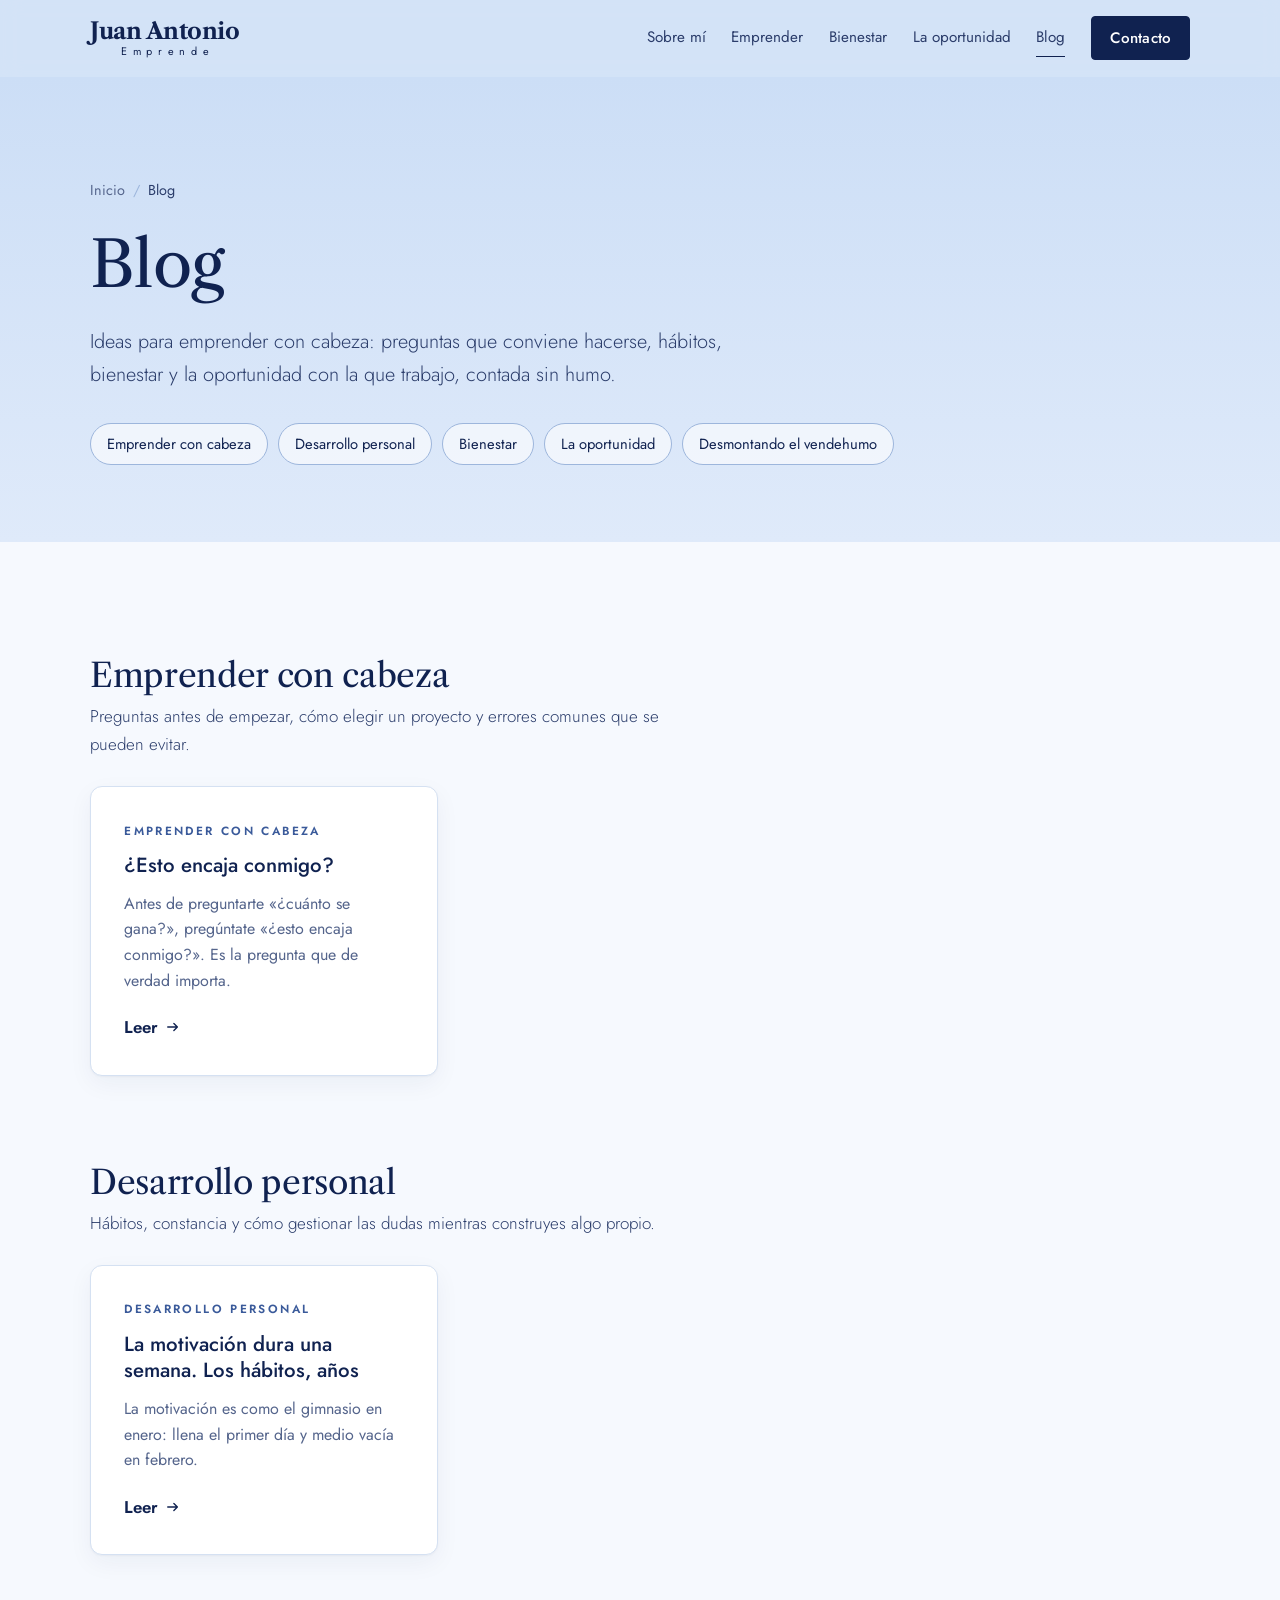
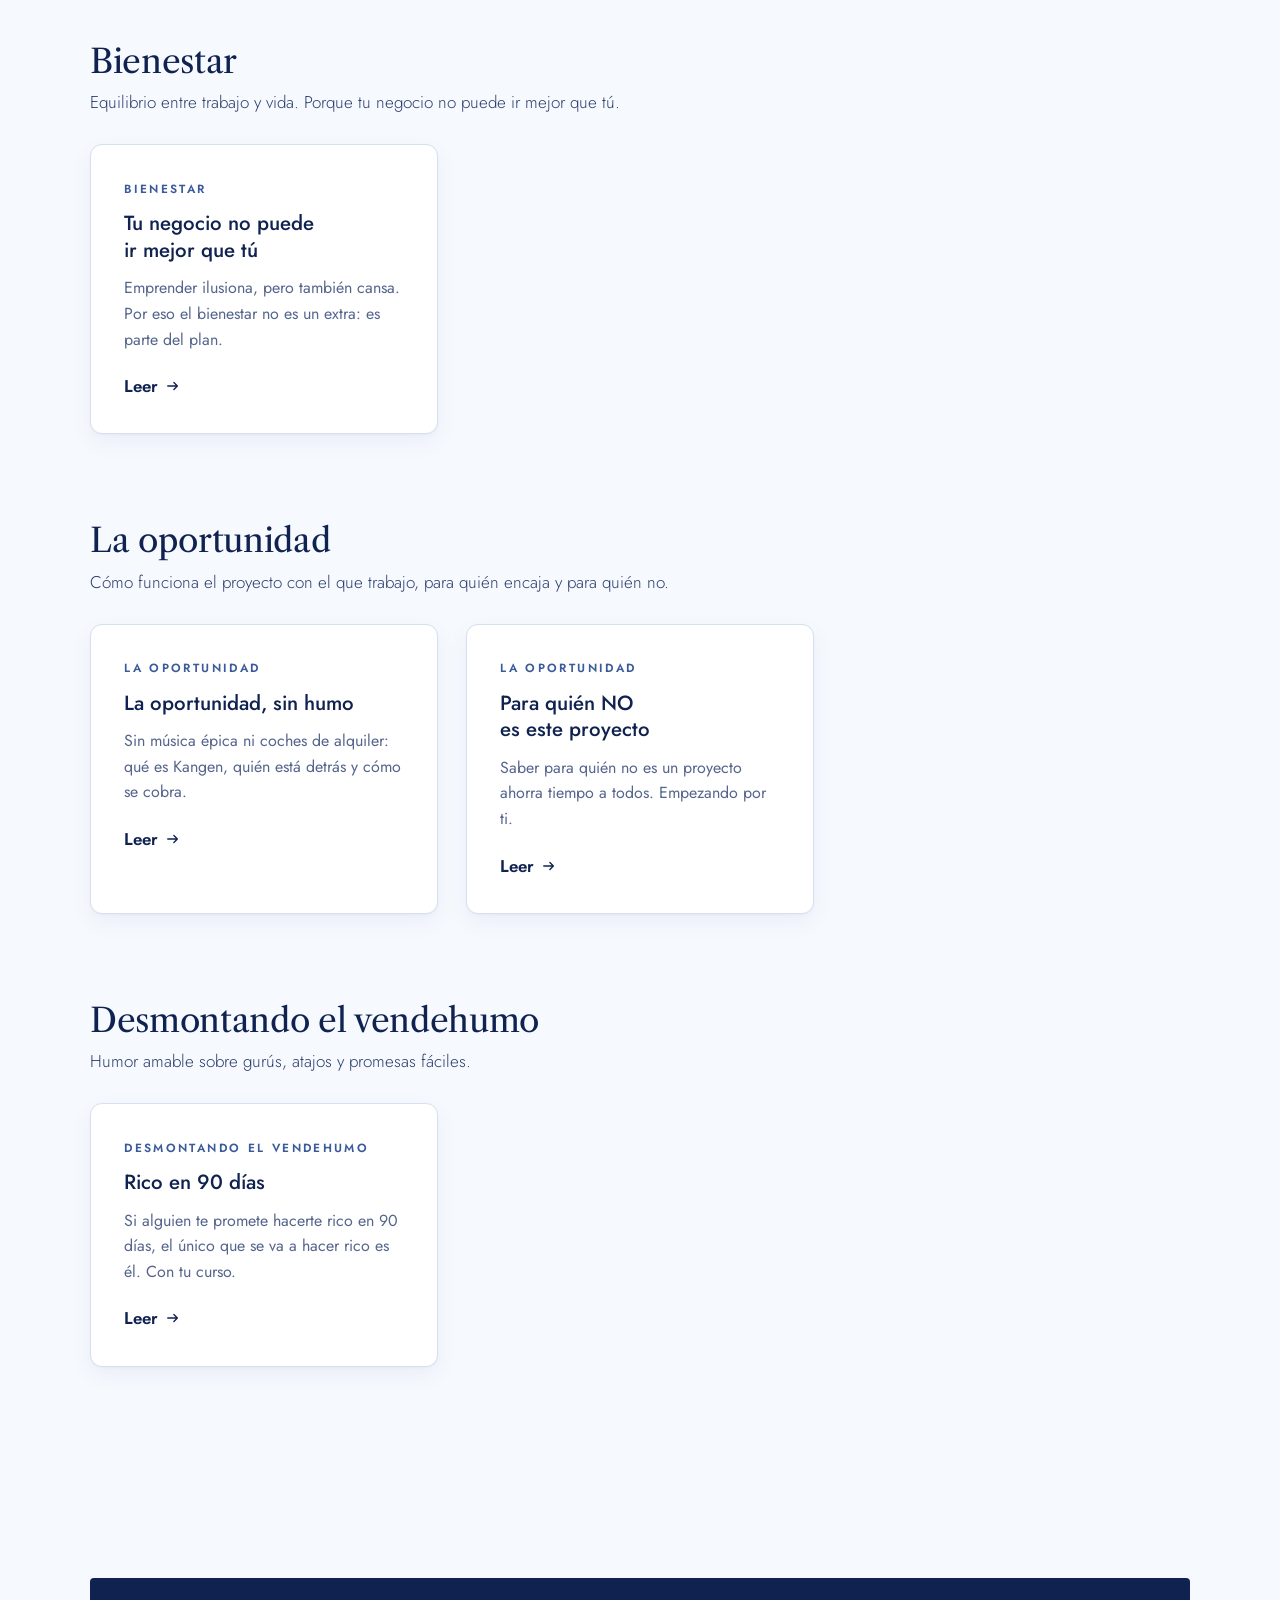
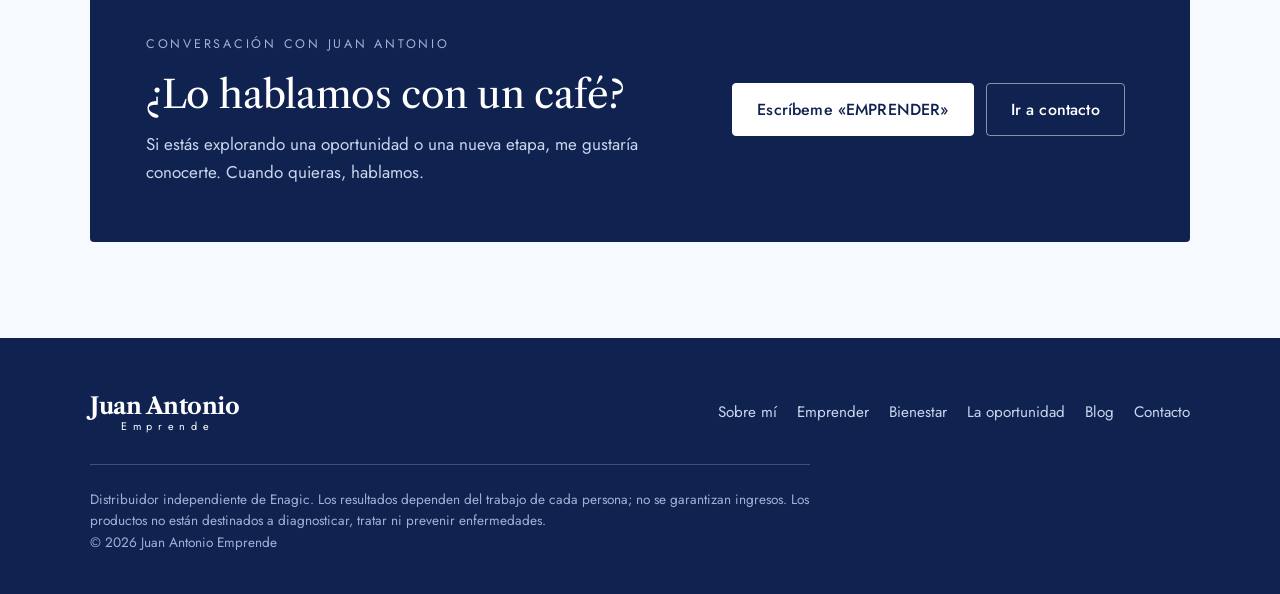
==== blog/index.html @ e96dd0d6 "Blog con páginas internas y bloque «Lo último en el blog» en la portada Mismo sistema que el blog de" ====
<!doctype html>
<html lang="es">
<head>
<meta charset="utf-8">
<meta name="viewport" content="width=device-width, initial-scale=1, viewport-fit=cover">
<title>Blog · Juan Antonio Emprende</title>
<meta name="description" content="Ideas para emprender con cabeza: preguntas, hábitos, bienestar y la oportunidad sin humo.">
<link rel="canonical" href="https://juanantonio.retuertographicdesign.com/blog/">
<meta property="og:title" content="Blog · Juan Antonio Emprende">
<meta property="og:description" content="Ideas para emprender con cabeza: preguntas, hábitos, bienestar y la oportunidad sin humo.">
<meta property="og:image" content="https://juanantonio.retuertographicdesign.com/assets/og.jpg">
<meta property="og:url" content="https://juanantonio.retuertographicdesign.com/blog/">
<meta property="og:locale" content="es_ES">
<meta name="theme-color" content="#ccdef6">
<link rel="preconnect" href="https://fonts.googleapis.com">
<link rel="preconnect" href="https://fonts.gstatic.com" crossorigin>
<link rel="stylesheet" href="https://fonts.googleapis.com/css2?family=Jost:wght@300;400;500;600&family=Libre+Caslon+Text:ital,wght@0,400;0,700;1,400&display=swap">
<link rel="stylesheet" href="../assets/styles.css">
<link rel="icon" href="data:image/svg+xml,%3Csvg xmlns='http://www.w3.org/2000/svg' viewBox='0 0 64 64'%3E%3Crect width='64' height='64' rx='8' fill='%23102250'/%3E%3Ctext x='32' y='44' font-family='Georgia,serif' font-weight='700' font-size='34' fill='%23ccdef6' text-anchor='middle'%3EJA%3C/text%3E%3C/svg%3E">
</head>
<body>

<header class="site-header">
  <div class="wrap">
    <a class="logo" href="../index.html" aria-label="Juan Antonio Emprende, inicio"><b>Juan Antonio</b><span>Emprende</span></a>
    <button class="menu-toggle" type="button" aria-expanded="false" aria-controls="nav">MENÚ</button>
    <nav class="nav" id="nav" aria-label="Principal">
      <a href="../index.html#sobre-mi">Sobre mí</a>
      <a href="../index.html#emprender">Emprender</a>
      <a href="../index.html#bienestar">Bienestar</a>
      <a href="../oportunidad.html">La oportunidad</a>
      <a href="../blog/" aria-current="page">Blog</a>
      <a class="btn" href="../index.html#contacto">Contacto</a>
    </nav>
  </div>
</header>

<main>
  <section class="page-hero">
    <div class="wrap">
      <nav class="crumbs" aria-label="Migas de pan"><a href="../index.html">Inicio</a><span class="sep">/</span><span aria-current="page">Blog</span></nav>
      <h1>Blog</h1>
      <p class="lead">Ideas para emprender con cabeza: preguntas que conviene hacerse, hábitos, bienestar y la oportunidad con la que trabajo, contada sin humo.</p>
      <nav class="blog-nav" aria-label="Secciones del blog"><a href="#emprender-con-cabeza">Emprender con cabeza</a><a href="#desarrollo-personal">Desarrollo personal</a><a href="#bienestar">Bienestar</a><a href="#la-oportunidad">La oportunidad</a><a href="#vendehumo">Desmontando el vendehumo</a></nav>
    </div>
  </section>
  <section class="blog-list">
    <div class="wrap">
    <div class="blog-group" id="emprender-con-cabeza">
      <div class="blog-group-head">
        <h2><a href="emprender-con-cabeza/">Emprender con cabeza</a></h2>
        <p>Preguntas antes de empezar, cómo elegir un proyecto y errores comunes que se pueden evitar.</p>
      </div>
      <div class="bcards">
        <article class="bcard">
          <a href="../blog/emprender-con-cabeza/esto-encaja-conmigo/">
            <div class="bcard-body">
              <span class="bcard-cat">Emprender con cabeza</span>
              <h3>¿Esto encaja conmigo?</h3>
              <p>Antes de preguntarte «¿cuánto se gana?», pregúntate «¿esto encaja conmigo?». Es la pregunta que de verdad importa.</p>
              <span class="bcard-more">Leer <svg class="arrow" viewBox="0 0 16 16" width="14" height="14" aria-hidden="true"><path d="M2 8h11M9 4l4 4-4 4" fill="none" stroke="currentColor" stroke-width="1.6" stroke-linecap="round" stroke-linejoin="round"/></svg></span>
            </div>
          </a>
        </article>
      </div>
    </div>
    <div class="blog-group" id="desarrollo-personal">
      <div class="blog-group-head">
        <h2><a href="desarrollo-personal/">Desarrollo personal</a></h2>
        <p>Hábitos, constancia y cómo gestionar las dudas mientras construyes algo propio.</p>
      </div>
      <div class="bcards">
        <article class="bcard">
          <a href="../blog/desarrollo-personal/la-motivacion-dura-una-semana/">
            <div class="bcard-body">
              <span class="bcard-cat">Desarrollo personal</span>
              <h3>La motivación dura una semana. Los hábitos, años</h3>
              <p>La motivación es como el gimnasio en enero: llena el primer día y medio vacía en febrero.</p>
              <span class="bcard-more">Leer <svg class="arrow" viewBox="0 0 16 16" width="14" height="14" aria-hidden="true"><path d="M2 8h11M9 4l4 4-4 4" fill="none" stroke="currentColor" stroke-width="1.6" stroke-linecap="round" stroke-linejoin="round"/></svg></span>
            </div>
          </a>
        </article>
      </div>
    </div>
    <div class="blog-group" id="bienestar">
      <div class="blog-group-head">
        <h2><a href="bienestar/">Bienestar</a></h2>
        <p>Equilibrio entre trabajo y vida. Porque tu negocio no puede ir mejor que tú.</p>
      </div>
      <div class="bcards">
        <article class="bcard">
          <a href="../blog/bienestar/tu-negocio-no-puede-ir-mejor-que-tu/">
            <div class="bcard-body">
              <span class="bcard-cat">Bienestar</span>
              <h3>Tu negocio no puede ir mejor que tú</h3>
              <p>Emprender ilusiona, pero también cansa. Por eso el bienestar no es un extra: es parte del plan.</p>
              <span class="bcard-more">Leer <svg class="arrow" viewBox="0 0 16 16" width="14" height="14" aria-hidden="true"><path d="M2 8h11M9 4l4 4-4 4" fill="none" stroke="currentColor" stroke-width="1.6" stroke-linecap="round" stroke-linejoin="round"/></svg></span>
            </div>
          </a>
        </article>
      </div>
    </div>
    <div class="blog-group" id="la-oportunidad">
      <div class="blog-group-head">
        <h2><a href="la-oportunidad/">La oportunidad</a></h2>
        <p>Cómo funciona el proyecto con el que trabajo, para quién encaja y para quién no.</p>
      </div>
      <div class="bcards">
        <article class="bcard">
          <a href="../blog/la-oportunidad/la-oportunidad-sin-humo/">
            <div class="bcard-body">
              <span class="bcard-cat">La oportunidad</span>
              <h3>La oportunidad, sin humo</h3>
              <p>Sin música épica ni coches de alquiler: qué es Kangen, quién está detrás y cómo se cobra.</p>
              <span class="bcard-more">Leer <svg class="arrow" viewBox="0 0 16 16" width="14" height="14" aria-hidden="true"><path d="M2 8h11M9 4l4 4-4 4" fill="none" stroke="currentColor" stroke-width="1.6" stroke-linecap="round" stroke-linejoin="round"/></svg></span>
            </div>
          </a>
        </article>
        <article class="bcard">
          <a href="../blog/la-oportunidad/para-quien-no-es-este-proyecto/">
            <div class="bcard-body">
              <span class="bcard-cat">La oportunidad</span>
              <h3>Para quién NO es este proyecto</h3>
              <p>Saber para quién no es un proyecto ahorra tiempo a todos. Empezando por ti.</p>
              <span class="bcard-more">Leer <svg class="arrow" viewBox="0 0 16 16" width="14" height="14" aria-hidden="true"><path d="M2 8h11M9 4l4 4-4 4" fill="none" stroke="currentColor" stroke-width="1.6" stroke-linecap="round" stroke-linejoin="round"/></svg></span>
            </div>
          </a>
        </article>
      </div>
    </div>
    <div class="blog-group" id="vendehumo">
      <div class="blog-group-head">
        <h2><a href="vendehumo/">Desmontando el vendehumo</a></h2>
        <p>Humor amable sobre gurús, atajos y promesas fáciles.</p>
      </div>
      <div class="bcards">
        <article class="bcard">
          <a href="../blog/vendehumo/rico-en-90-dias/">
            <div class="bcard-body">
              <span class="bcard-cat">Desmontando el vendehumo</span>
              <h3>Rico en 90 días</h3>
              <p>Si alguien te promete hacerte rico en 90 días, el único que se va a hacer rico es él. Con tu curso.</p>
              <span class="bcard-more">Leer <svg class="arrow" viewBox="0 0 16 16" width="14" height="14" aria-hidden="true"><path d="M2 8h11M9 4l4 4-4 4" fill="none" stroke="currentColor" stroke-width="1.6" stroke-linecap="round" stroke-linejoin="round"/></svg></span>
            </div>
          </a>
        </article>
      </div>
    </div>
    </div>
  </section>

  <section class="blog-cta">
    <div class="wrap">
      <div class="guide">
        <div>
          <span class="eyebrow" style="color:#9fb2d6">Conversación con Juan Antonio</span>
          <h2>¿Lo hablamos con un café?</h2>
          <p>Si estás explorando una oportunidad o una nueva etapa, me gustaría conocerte. Cuando quieras, hablamos.</p>
        </div>
        <div class="cta-actions">
          <a class="btn" data-wa="EMPRENDER" href="../index.html#contacto">Escríbeme «EMPRENDER»</a>
          <a class="btn btn--line" href="../index.html#contacto">Ir a contacto</a>
        </div>
      </div>
    </div>
  </section>

</main>

<footer class="site-footer">
  <div class="wrap">
    <div class="footer-top">
      <a class="logo" href="../index.html"><b>Juan Antonio</b><span>Emprende</span></a>
      <nav class="footer-nav" aria-label="Pie">
        <a href="../index.html#sobre-mi">Sobre mí</a>
        <a href="../index.html#emprender">Emprender</a>
        <a href="../index.html#bienestar">Bienestar</a>
        <a href="../oportunidad.html">La oportunidad</a>
        <a href="../blog/">Blog</a>
        <a href="../index.html#contacto">Contacto</a>
      </nav>
    </div>
    <p class="disclaimer">Distribuidor independiente de Enagic. Los resultados dependen del trabajo de cada persona; no se garantizan ingresos. Los productos no están destinados a diagnosticar, tratar ni prevenir enfermedades.<br>© <span id="year">2026</span> Juan Antonio Emprende</p>
  </div>
</footer>

<script src="../assets/main.js"></script>
</body>
</html>
---- assets/styles.css ----
/* Juan Antonio Emprende — sobrio, luminoso, profesional.
   Layout: texto arriba a la izquierda, Juan Antonio a la derecha, mucho aire. */
:root {
  --sky-top: #ccdef6;
  --sky: #dfeafa;
  --sky-deep: #b4cdec;
  --paper: #f6f9fe;
  --white: #ffffff;
  --navy: #102250;
  --navy-soft: #2b3d6b;
  --muted: #55658c;
  --line: #9db6dc;
  --rule: #d5e1f2;

  --serif: "Libre Caslon Text", "Georgia", "Times New Roman", serif;
  --sans: "Jost", "Avenir Next", "Segoe UI", "Helvetica Neue", Arial, sans-serif;

  --wrap: 1180px;
  --gutter: clamp(16px, 4vw, 40px);
  --radius: 4px;
  color-scheme: light;
}

*, *::before, *::after { box-sizing: border-box; }
html { scroll-behavior: smooth; scroll-padding-top: 88px; }
body {
  margin: 0;
  background: var(--paper);
  color: var(--navy);
  font-family: var(--sans);
  font-weight: 400;
  font-size: 1.0625rem;
  line-height: 1.65;
  -webkit-font-smoothing: antialiased;
}
img { max-width: 100%; display: block; }
a { color: inherit; }
h1, h2, h3 { font-family: var(--serif); font-weight: 400; line-height: 1.12; margin: 0; text-wrap: balance; letter-spacing: -0.01em; }
h1 strong, h2 strong { font-weight: 700; }
p { margin: 0; }
:focus-visible { outline: 2px solid var(--navy); outline-offset: 3px; }

.wrap { width: 100%; max-width: var(--wrap); margin-inline: auto; padding-inline: var(--gutter); }

/* ---------- Header ---------- */
.site-header {
  position: sticky; top: 0; z-index: 20;
  background: color-mix(in srgb, var(--sky-top) 82%, transparent);
  backdrop-filter: saturate(140%) blur(10px);
  -webkit-backdrop-filter: saturate(140%) blur(10px);
  border-bottom: 1px solid transparent;
  transition: border-color .2s, background .2s;
}
.site-header.is-scrolled { border-bottom-color: var(--rule); background: color-mix(in srgb, var(--paper) 92%, transparent); }
.site-header .wrap { display: flex; align-items: center; justify-content: space-between; gap: 24px; min-height: 76px; }

.logo { display: inline-flex; flex-direction: column; align-items: center; text-decoration: none; line-height: 1; }
.logo b { font-family: var(--serif); font-weight: 700; font-size: 1.45rem; letter-spacing: -0.02em; }
.logo span { font-family: var(--sans); font-weight: 400; font-size: .68rem; letter-spacing: .52em; margin-top: 4px; margin-right: -.52em; text-transform: none; }

.nav { display: flex; align-items: center; gap: clamp(14px, 2vw, 28px); }
.nav a { text-decoration: none; font-size: .95rem; color: var(--navy-soft); position: relative; padding-block: 6px; }
.nav a::after { content: ""; position: absolute; left: 0; right: 100%; bottom: 0; height: 1px; background: var(--navy); transition: right .25s ease; }
.nav a:hover::after, .nav a[aria-current="page"]::after { right: 0; }
.nav .btn { padding: 10px 18px; color: var(--white); }
.nav .btn::after { display: none; }

.menu-toggle { display: none; background: none; border: 1px solid var(--line); border-radius: var(--radius); color: var(--navy); font: 500 .85rem var(--sans); letter-spacing: .08em; padding: 9px 14px; cursor: pointer; }

/* ---------- Buttons ---------- */
.btn {
  display: inline-flex; align-items: center; gap: 10px;
  background: var(--navy); color: var(--white);
  border: 1px solid var(--navy); border-radius: var(--radius);
  padding: 14px 24px; font: 500 1rem var(--sans); letter-spacing: .01em;
  text-decoration: none; cursor: pointer; transition: background .2s, color .2s, transform .2s;
}
.btn:hover { background: var(--navy-soft); }
.btn--ghost { background: transparent; color: var(--navy); }
.btn--ghost:hover { background: var(--white); }
.btn .kw { letter-spacing: .14em; font-weight: 500; }

/* ---------- Hero ---------- */
.hero {
  position: relative; overflow: hidden;
  background: linear-gradient(180deg, var(--sky-top) 0%, var(--sky) 55%, var(--sky-deep) 100%);
}
.hero .wrap { display: grid; grid-template-columns: minmax(0, 1.15fr) minmax(0, 1fr); align-items: end; gap: 24px; }
.hero-copy { padding-block: clamp(48px, 9vw, 120px) clamp(48px, 7vw, 96px); align-self: center; }
.hero h1 { font-size: clamp(2.4rem, 5.4vw, 4.4rem); }
.hero .rule { width: 140px; height: 1px; background: var(--navy-soft); margin-block: 32px 26px; opacity: .7; }
.hero .lead { font-size: clamp(1.15rem, 1.9vw, 1.45rem); font-weight: 300; color: var(--navy-soft); max-width: 26ch; line-height: 1.45; }
.hero-actions { display: flex; flex-wrap: wrap; gap: 14px; margin-top: 36px; }
.hero-photo { align-self: end; justify-self: end; width: 100%; max-width: 560px; }
.hero-photo img {
  width: 100%; height: auto;
  -webkit-mask-image: linear-gradient(90deg, transparent 0%, #000 20%, #000 84%, transparent 100%), linear-gradient(180deg, transparent 0%, #000 14%);
  -webkit-mask-composite: source-in; mask-composite: intersect;
  mask-image: linear-gradient(90deg, transparent 0%, #000 20%, #000 84%, transparent 100%), linear-gradient(180deg, transparent 0%, #000 14%);
}

/* ---------- Sections ---------- */
section { padding-block: clamp(64px, 9vw, 120px); }
.eyebrow { font-size: .78rem; letter-spacing: .22em; text-transform: uppercase; color: var(--muted); margin-bottom: 18px; display: block; }
.section-title { font-size: clamp(2rem, 3.6vw, 3rem); max-width: 22ch; }
.section-head { display: grid; gap: 18px; margin-bottom: clamp(36px, 5vw, 56px); }
.section-head p { max-width: 60ch; color: var(--navy-soft); font-weight: 300; font-size: 1.15rem; }
.alt { background: var(--white); }
.sky { background: linear-gradient(180deg, var(--sky) 0%, var(--sky-top) 100%); }

/* About */
.about { display: grid; grid-template-columns: minmax(0, 1fr) minmax(0, 1.2fr); gap: clamp(32px, 6vw, 96px); align-items: start; }
.about .prose { display: grid; gap: 18px; color: var(--navy-soft); max-width: 62ch; }
.about .prose p:first-child { font-family: var(--serif); font-size: 1.45rem; line-height: 1.4; color: var(--navy); }
.facts { display: grid; grid-template-columns: repeat(2, minmax(0, 1fr)); gap: 0; margin-top: 40px; border-top: 1px solid var(--rule); }
.fact { padding: 22px 0; border-bottom: 1px solid var(--rule); display: grid; gap: 4px; }
.fact:nth-child(odd) { padding-right: 20px; border-right: 1px solid var(--rule); }
.fact:nth-child(even) { padding-left: 24px; }
.fact b { font-family: var(--serif); font-size: clamp(2.2rem, 4vw, 3rem); font-weight: 400; line-height: 1; font-variant-numeric: lining-nums tabular-nums; }
.fact span { color: var(--muted); font-size: .95rem; }
.quote { font-family: var(--serif); font-style: italic; font-size: clamp(1.4rem, 2.4vw, 1.9rem); line-height: 1.35; border-left: 1px solid var(--line); padding-left: 24px; }
.quote cite { display: block; font-family: var(--sans); font-style: normal; font-size: .9rem; color: var(--muted); margin-top: 16px; letter-spacing: .04em; }

/* Three doors */
.doors { display: grid; grid-template-columns: repeat(3, minmax(0, 1fr)); gap: 0; border-top: 1px solid var(--navy); }
.door { padding: 32px 28px 36px 0; display: grid; gap: 14px; align-content: start; border-right: 1px solid var(--rule); }
.door + .door { padding-left: 28px; }
.door:last-child { border-right: 0; }
.door h3 { font-size: 1.75rem; }
.door p { color: var(--navy-soft); }
.door ul { margin: 0; padding: 0; list-style: none; display: grid; gap: 8px; font-size: .97rem; color: var(--muted); }
.door li::before { content: "— "; color: var(--line); }
.door .link { margin-top: 6px; font-weight: 500; text-decoration: none; border-bottom: 1px solid var(--line); justify-self: start; padding-bottom: 2px; }
.door .link:hover { border-color: var(--navy); }

/* Opportunity teaser */
.opp { display: grid; grid-template-columns: minmax(0, 1fr) minmax(0, 1fr); gap: clamp(32px, 6vw, 80px); align-items: center; }
.opp-box { background: var(--white); border: 1px solid var(--rule); border-radius: var(--radius); padding: clamp(24px, 4vw, 40px); display: grid; gap: 0; }
.opp-row { display: grid; grid-template-columns: 11rem minmax(0, 1fr); gap: 16px; padding-block: 14px; border-bottom: 1px solid var(--rule); font-size: .98rem; }
.opp-row:last-child { border-bottom: 0; }
.opp-row dt { font-weight: 500; }
.opp-row dd { margin: 0; color: var(--navy-soft); }
.opp .copy { display: grid; gap: 20px; }
.opp .copy p { color: var(--navy-soft); max-width: 54ch; }

/* Blog — tarjetas (portada, listado y secciones) */
.home-blog { background: var(--paper); }
.bcards { display: grid; grid-template-columns: repeat(3, minmax(0, 1fr)); gap: clamp(18px, 2.2vw, 28px); }
.bcard { background: var(--white); border: 1px solid var(--rule); border-radius: 12px; box-shadow: 0 1px 2px rgba(16, 34, 80, .04), 0 8px 24px rgba(16, 34, 80, .05); overflow: hidden; transition: box-shadow .25s, transform .25s; }
.bcard:hover { box-shadow: 0 2px 4px rgba(16, 34, 80, .06), 0 14px 34px rgba(16, 34, 80, .10); transform: translateY(-2px); }
.bcard > a { display: flex; flex-direction: column; height: 100%; text-decoration: none; color: inherit; }
.bcard-img { aspect-ratio: 16 / 10; background: var(--sky-top); overflow: hidden; }
.bcard-img img { width: 100%; height: 100%; object-fit: cover; object-position: center 20%; }
.bcard-body { display: grid; gap: 12px; align-content: start; padding: clamp(24px, 2.6vw, 34px); }
.bcard-cat { font-size: .74rem; font-weight: 600; letter-spacing: .2em; text-transform: uppercase; color: #3a5a9a; }
.bcard h3 { font-family: var(--sans); font-weight: 500; font-size: 1.28rem; line-height: 1.3; letter-spacing: 0; }
.bcard p { color: var(--muted); font-size: 1rem; line-height: 1.6; }
.bcard-more { display: inline-flex; align-items: center; gap: 8px; font-weight: 600; margin-top: 8px; color: var(--navy); }
.bcard-more .arrow, .bcard-all .arrow { transition: transform .2s; }
.bcard:hover .bcard-more .arrow, .bcard-all:hover .arrow { transform: translateX(3px); }
.bcard-all { display: inline-flex; align-items: center; gap: 8px; margin-top: 36px; font-weight: 600; text-decoration: none; border-bottom: 1px solid var(--line); padding-bottom: 3px; }

/* Blog — listado */
.crumbs { display: flex; flex-wrap: wrap; gap: 8px; font-size: .9rem; color: var(--muted); margin-bottom: 26px; }
.crumbs a { text-decoration: none; }
.crumbs a:hover { text-decoration: underline; text-underline-offset: 3px; }
.crumbs .sep { color: var(--line); }
.crumbs [aria-current] { color: var(--navy-soft); }
.blog-nav { display: flex; flex-wrap: wrap; gap: 10px; margin-top: 32px; }
.blog-nav a { text-decoration: none; font-size: .92rem; padding: 8px 16px; border: 1px solid var(--line); border-radius: 999px; background: color-mix(in srgb, var(--white) 60%, transparent); }
.blog-nav a:hover { background: var(--white); border-color: var(--navy); }
.blog-list .wrap { display: grid; gap: clamp(56px, 7vw, 88px); }
.blog-group { display: grid; gap: 28px; }
.blog-group-head { display: grid; gap: 8px; }
.blog-group-head h2 { font-size: clamp(1.6rem, 2.6vw, 2.1rem); }
.blog-group-head h2 a { text-decoration: none; }
.blog-group-head h2 a:hover { text-decoration: underline; text-underline-offset: 6px; text-decoration-thickness: 1px; }
.blog-group-head p { color: var(--navy-soft); font-weight: 300; max-width: 60ch; }
.back-link { justify-self: start; font-weight: 500; text-decoration: none; border-bottom: 1px solid var(--line); padding-bottom: 2px; }
.back-link:hover { border-color: var(--navy); }

/* Blog — artículo */
.post-hero h1 { max-width: 24ch; margin-top: 14px; }
.post { padding-block: clamp(40px, 6vw, 72px) 0; }
.post-wrap { display: grid; gap: 36px; max-width: 820px; }
.post-figure { margin: 0; border-radius: 12px; overflow: hidden; aspect-ratio: 16 / 9; background: var(--sky-top); }
.post-figure img { width: 100%; height: 100%; object-fit: cover; object-position: center 45%; }
.post-body { display: grid; gap: 20px; font-size: 1.12rem; line-height: 1.75; color: var(--navy-soft); max-width: 68ch; }
.post-body > p:first-child { font-family: var(--serif); font-size: 1.45rem; line-height: 1.45; color: var(--navy); }
.post-body h2 { font-size: 1.7rem; color: var(--navy); margin-top: 16px; }
.post-body strong { color: var(--navy); font-weight: 500; }
.post-body a { text-underline-offset: 3px; }
.post-body ul { margin: 0; padding: 0; list-style: none; display: grid; gap: 0; border-top: 1px solid var(--rule); }
.post-body li { position: relative; padding: 13px 0 13px 34px; border-bottom: 1px solid var(--rule); }
.post-body li::before { position: absolute; left: 4px; top: 13px; font-weight: 600; }
.post-body ul.yes li::before { content: "✓"; color: #2f6b4f; }
.post-body ul.no li::before { content: "✕"; color: #a04040; }
.post-body blockquote { margin: 8px 0; padding-left: 24px; border-left: 1px solid var(--line); font-family: var(--serif); font-style: italic; font-size: 1.5rem; line-height: 1.4; color: var(--navy); }
.post-body .note { font-size: .9rem; font-style: italic; color: var(--muted); }
.share { display: flex; flex-wrap: wrap; align-items: center; gap: 10px; padding-block: 22px; border-top: 1px solid var(--rule); border-bottom: 1px solid var(--rule); }
.share > span:first-child { font-size: .78rem; letter-spacing: .2em; text-transform: uppercase; color: var(--muted); margin-right: 6px; }
.share a, .share button { font: 500 .92rem var(--sans); color: var(--navy); text-decoration: none; background: var(--white); border: 1px solid var(--rule); border-radius: 999px; padding: 7px 14px; cursor: pointer; }
.share a:hover, .share button:hover { border-color: var(--navy); }
.copy-status { font-size: .9rem; color: var(--muted); }
.blog-cta { padding-block: clamp(56px, 8vw, 96px); }
.cta-actions { display: flex; flex-wrap: wrap; gap: 12px; }
.guide .cta-actions .btn { margin-top: 0; }
.guide .cta-actions .btn--line { background: transparent; color: var(--white); border-color: rgba(255, 255, 255, .5); }
.guide .cta-actions .btn--line:hover { background: rgba(255, 255, 255, .1); }

/* Guide */
.guide { display: grid; grid-template-columns: minmax(0, 1.3fr) minmax(0, 1fr); gap: clamp(28px, 5vw, 64px); align-items: center; background: var(--navy); color: var(--white); border-radius: var(--radius); padding: clamp(28px, 5vw, 56px); }
.guide h2 { font-size: clamp(1.8rem, 3vw, 2.4rem); }
.guide p { color: #c9d6ee; margin-top: 14px; max-width: 52ch; }
.guide ol { margin: 0; padding-left: 1.3em; display: grid; gap: 8px; color: #dfe8f7; font-size: .98rem; }
.guide .btn { background: var(--white); color: var(--navy); border-color: var(--white); margin-top: 26px; }
.guide .btn:hover { background: var(--sky-top); }

/* Contact */
.contact { display: grid; grid-template-columns: minmax(0, 1fr) minmax(0, 1.1fr); gap: clamp(32px, 6vw, 80px); align-items: start; }
.channels { display: grid; gap: 0; margin-top: 32px; border-top: 1px solid var(--rule); }
.channel { display: grid; grid-template-columns: 7.5rem minmax(0, 1fr); gap: 12px; padding-block: 18px; border-bottom: 1px solid var(--rule); align-items: baseline; }
.channel span { font-size: .78rem; letter-spacing: .2em; text-transform: uppercase; color: var(--muted); }
.channel a { font-family: var(--serif); font-size: 1.3rem; text-decoration: none; overflow-wrap: anywhere; }
.channel a:hover { text-decoration: underline; text-underline-offset: 4px; text-decoration-thickness: 1px; }
form.card { background: var(--white); border: 1px solid var(--rule); border-radius: var(--radius); padding: clamp(24px, 4vw, 40px); display: grid; gap: 18px; }
.field { display: grid; gap: 6px; }
.field label { font-size: .88rem; font-weight: 500; }
.field input, .field textarea, .field select {
  font: inherit; color: var(--navy); background: var(--paper);
  border: 1px solid var(--rule); border-radius: var(--radius); padding: 12px 14px; width: 100%;
}
.field input:focus, .field textarea:focus, .field select:focus { outline: none; border-color: var(--navy); background: var(--white); }
.field textarea { min-height: 120px; resize: vertical; }
.form-note { font-size: .85rem; color: var(--muted); }
.form-status { font-size: .95rem; min-height: 1.4em; }

/* ---------- Opportunity page ---------- */
.page-hero { background: linear-gradient(180deg, var(--sky-top) 0%, var(--sky) 100%); padding-block: clamp(56px, 8vw, 110px) clamp(48px, 6vw, 80px); }
.page-hero h1 { font-size: clamp(2.3rem, 5vw, 4rem); max-width: 18ch; }
.page-hero .lead { margin-top: 24px; font-size: 1.25rem; font-weight: 300; color: var(--navy-soft); max-width: 56ch; }
.steps { counter-reset: step; display: grid; gap: 0; border-top: 1px solid var(--rule); }
.step { display: grid; grid-template-columns: 4rem minmax(0, 1fr); gap: 20px; padding-block: 26px; border-bottom: 1px solid var(--rule); }
.step::before { counter-increment: step; content: counter(step, decimal-leading-zero); font-family: var(--serif); font-size: 1.6rem; color: var(--line); line-height: 1.2; }
.step h3 { font-size: 1.45rem; margin-bottom: 8px; }
.step p { color: var(--navy-soft); max-width: 64ch; }
.two-col { display: grid; grid-template-columns: minmax(0, 1fr) minmax(0, 1fr); gap: clamp(24px, 4vw, 56px); }
.fit h3 { font-size: 1.6rem; margin-bottom: 18px; }
.fit ul { margin: 0; padding: 0; list-style: none; display: grid; gap: 0; border-top: 1px solid var(--rule); }
.fit li { padding-block: 13px; border-bottom: 1px solid var(--rule); color: var(--navy-soft); }
.facts-table { width: 100%; border-collapse: collapse; font-size: .98rem; }
.table-scroll { overflow-x: auto; }
.facts-table th, .facts-table td { text-align: left; padding: 14px 16px 14px 0; border-bottom: 1px solid var(--rule); vertical-align: top; }
.facts-table th { font-weight: 500; width: 32%; }
.facts-table td { color: var(--navy-soft); }
.facts-table a { color: var(--muted); font-size: .85rem; }
.faq { display: grid; gap: 0; border-top: 1px solid var(--rule); }
.faq details { border-bottom: 1px solid var(--rule); padding-block: 18px; }
.faq summary { cursor: pointer; font-family: var(--serif); font-size: 1.3rem; list-style: none; display: flex; justify-content: space-between; gap: 16px; }
.faq summary::-webkit-details-marker { display: none; }
.faq summary::after { content: "+"; font-family: var(--sans); font-weight: 300; color: var(--muted); }
.faq details[open] summary::after { content: "–"; }
.faq details p { margin-top: 12px; color: var(--navy-soft); max-width: 64ch; }

/* ---------- Footer ---------- */
.site-footer { background: var(--navy); color: #c9d6ee; padding-block: 56px 40px; font-size: .95rem; }
.site-footer .wrap { display: grid; gap: 32px; }
.footer-top { display: flex; flex-wrap: wrap; justify-content: space-between; gap: 24px; align-items: center; }
.site-footer .logo { color: var(--white); }
.footer-nav { display: flex; flex-wrap: wrap; gap: 20px; }
.footer-nav a { text-decoration: none; color: #c9d6ee; }
.footer-nav a:hover { color: var(--white); }
.disclaimer { border-top: 1px solid rgba(201, 214, 238, .25); padding-top: 24px; font-size: .85rem; line-height: 1.6; color: #9fb2d6; max-width: 90ch; }

/* ---------- Motion ---------- */
@media (prefers-reduced-motion: no-preference) {
  .hero-copy > * { animation: rise .8s cubic-bezier(.2, .7, .2, 1) both; }
  .hero-copy > *:nth-child(2) { animation-delay: .08s; }
  .hero-copy > *:nth-child(3) { animation-delay: .16s; }
  .hero-copy > *:nth-child(4) { animation-delay: .24s; }
  .hero-photo { animation: fade 1.2s ease both .1s; }
}
@keyframes rise { from { transform: translateY(14px); opacity: .001; } to { transform: none; opacity: 1; } }
@keyframes fade { from { opacity: .001; } to { opacity: 1; } }
@media (prefers-reduced-motion: reduce) { html { scroll-behavior: auto; } }

/* ---------- Responsive ---------- */
@media (max-width: 960px) {
  .menu-toggle { display: inline-block; }
  .nav { display: none; position: absolute; top: 100%; left: 0; right: 0; flex-direction: column; align-items: stretch; gap: 0; padding: 8px var(--gutter) 20px; background: var(--paper); border-bottom: 1px solid var(--rule); }
  .nav.is-open { display: flex; }
  .nav a { padding-block: 12px; border-bottom: 1px solid var(--rule); }
  .nav a::after { display: none; }
  .nav .btn { margin-top: 14px; justify-content: center; }
  .about, .opp, .contact, .guide, .two-col { grid-template-columns: minmax(0, 1fr); }
  .bcards { grid-template-columns: repeat(2, minmax(0, 1fr)); }
  .doors { grid-template-columns: minmax(0, 1fr); }
  .door, .door + .door { padding: 28px 0; border-right: 0; border-bottom: 1px solid var(--rule); }
}
@media (max-width: 760px) {
  .bcards { grid-template-columns: minmax(0, 1fr); }
  .hero .wrap { grid-template-columns: minmax(0, 1fr); }
  .hero-copy { padding-bottom: 0; }
  .hero-photo { justify-self: center; max-width: 420px; margin-top: 8px; }
  .opp-row { grid-template-columns: minmax(0, 1fr); gap: 4px; }
  .channel { grid-template-columns: minmax(0, 1fr); gap: 2px; }
  .step { grid-template-columns: minmax(0, 1fr); gap: 6px; }
}
@media (max-width: 420px) {
  .facts { grid-template-columns: minmax(0, 1fr); }
  .fact:nth-child(odd) { border-right: 0; padding-right: 0; }
  .fact:nth-child(even) { padding-left: 0; }
}
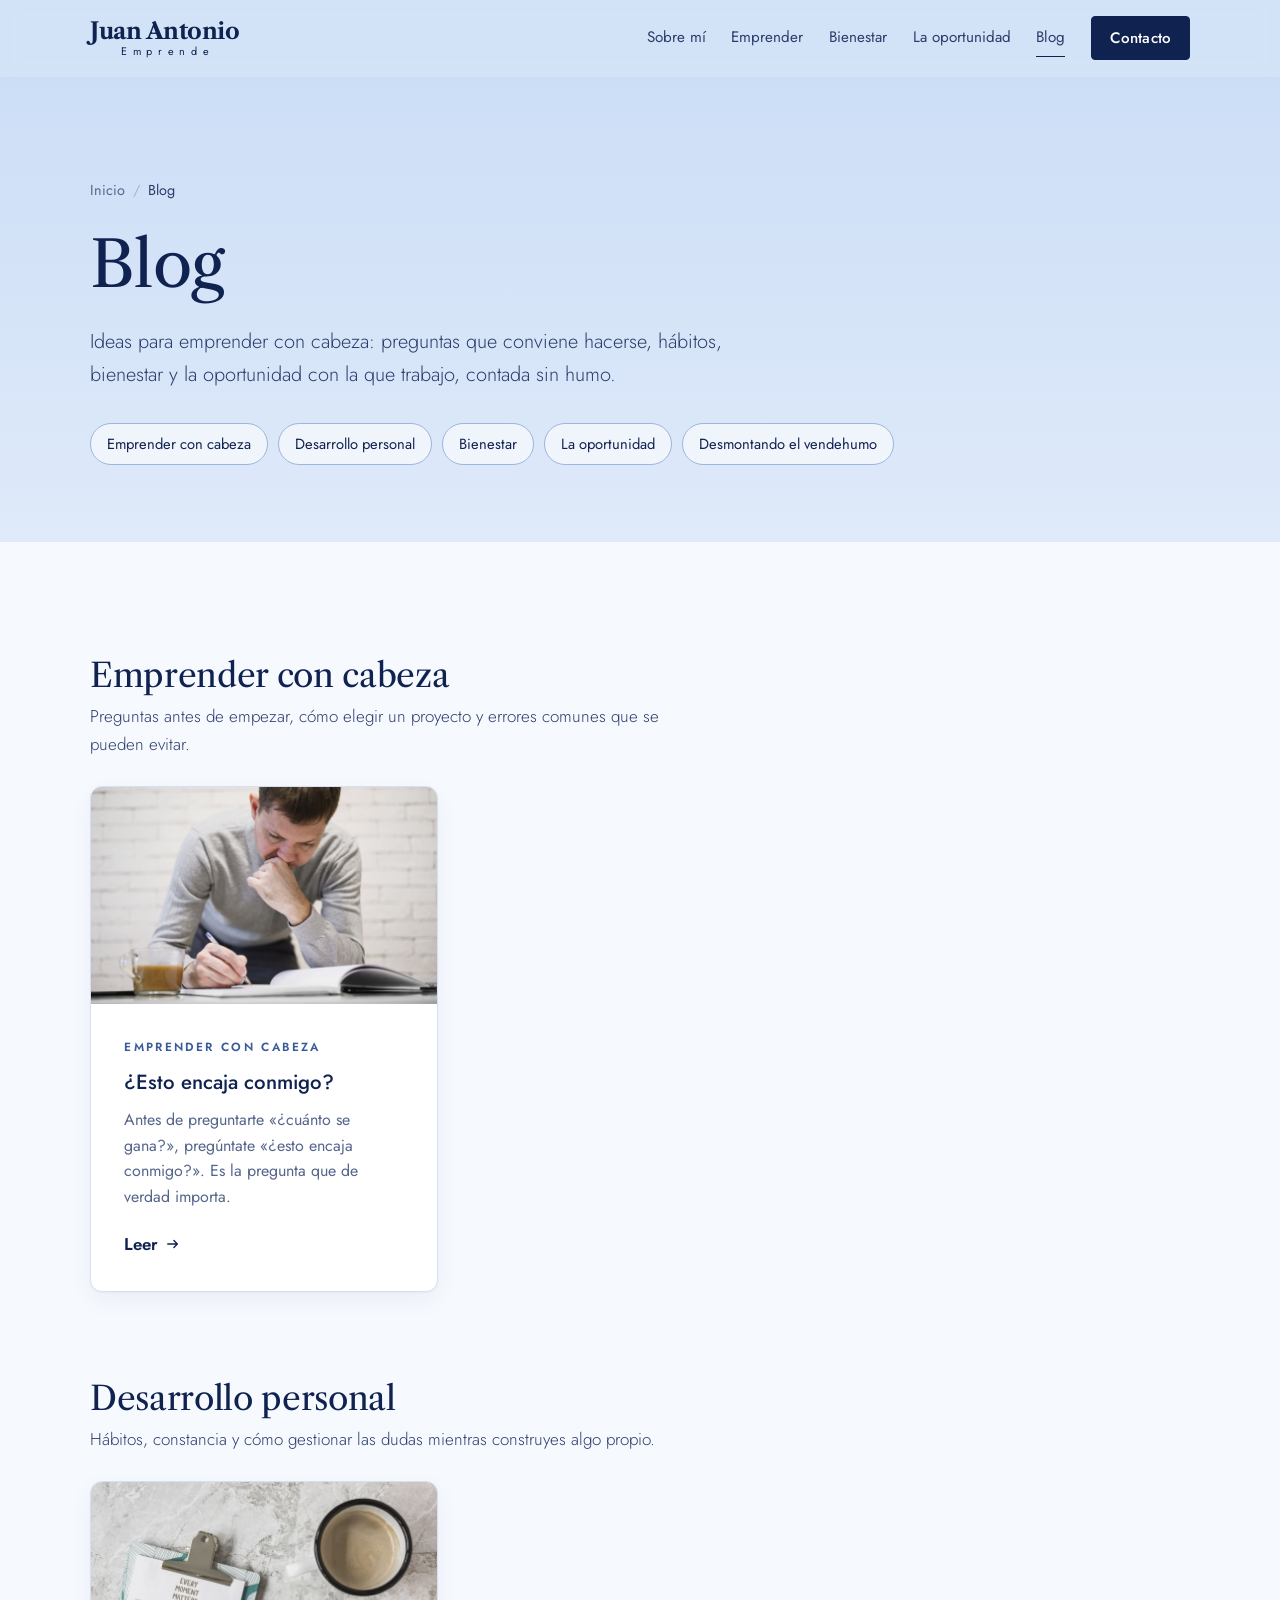
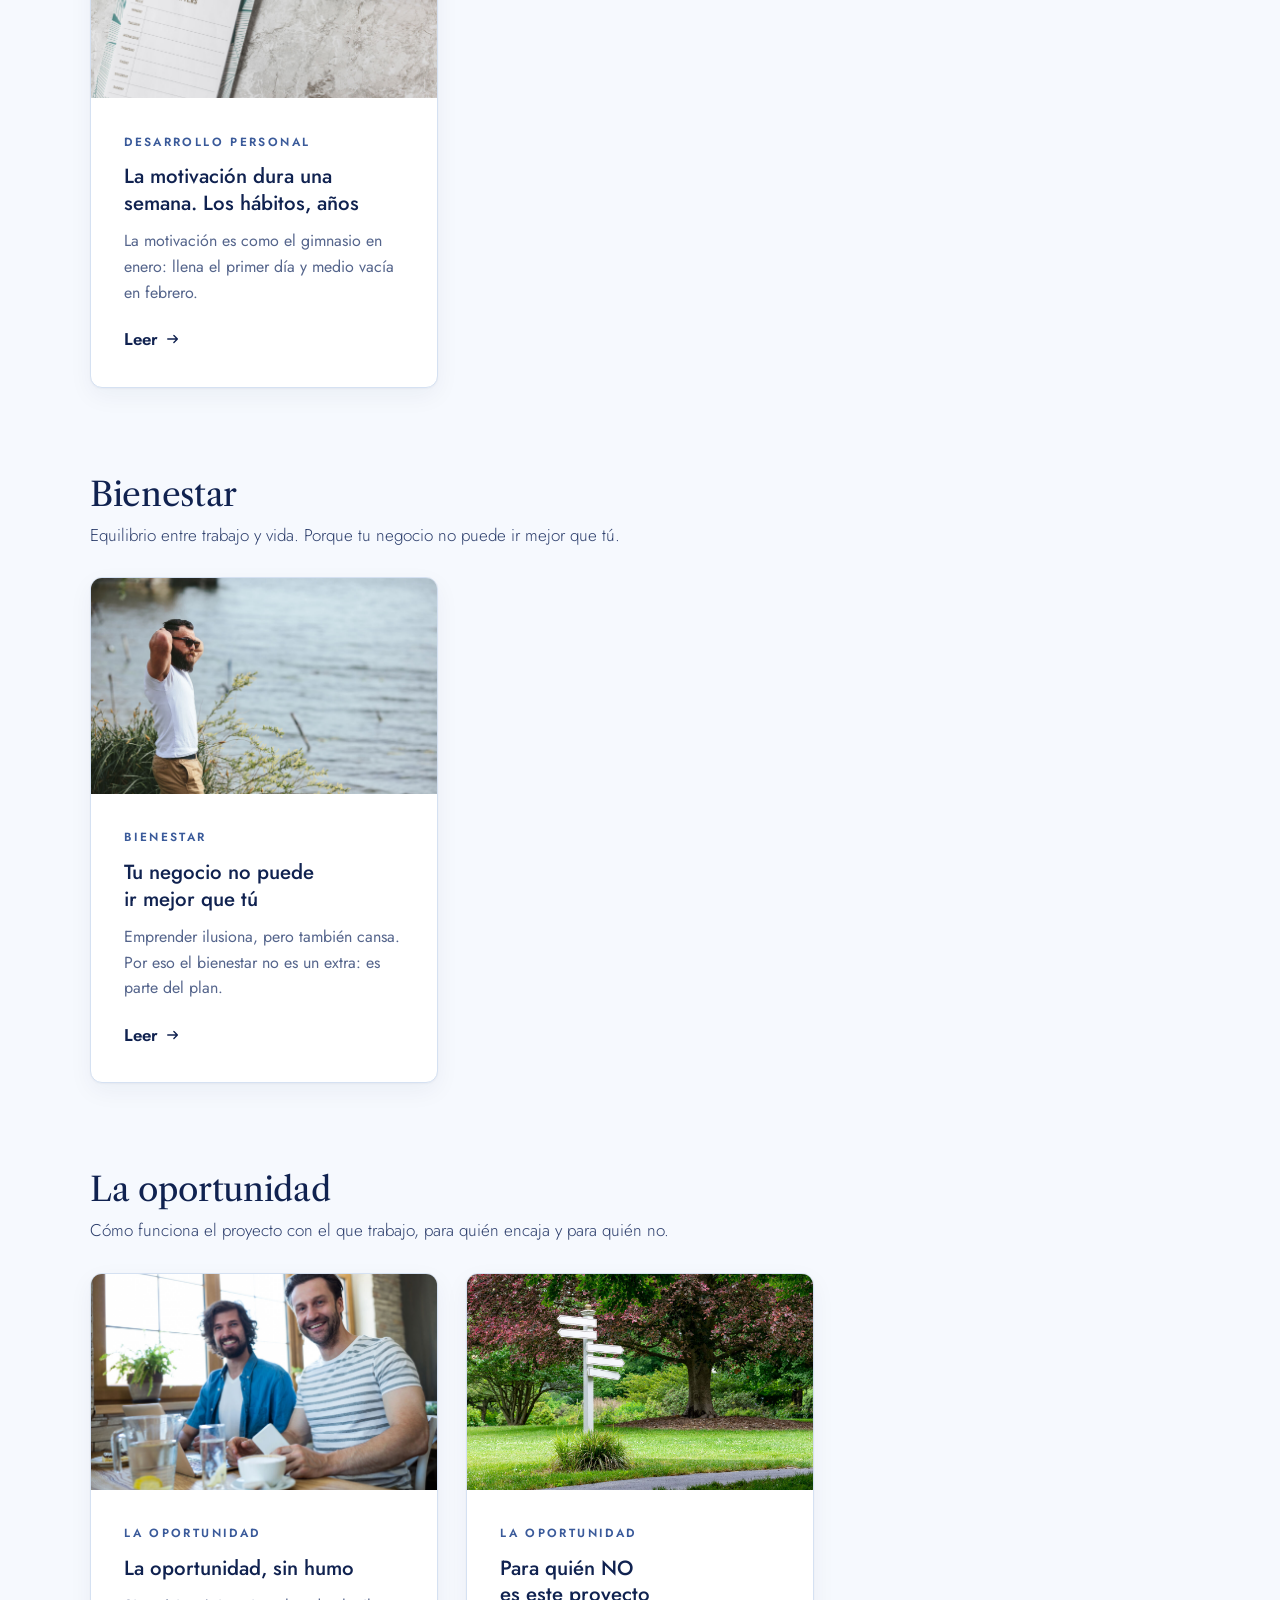
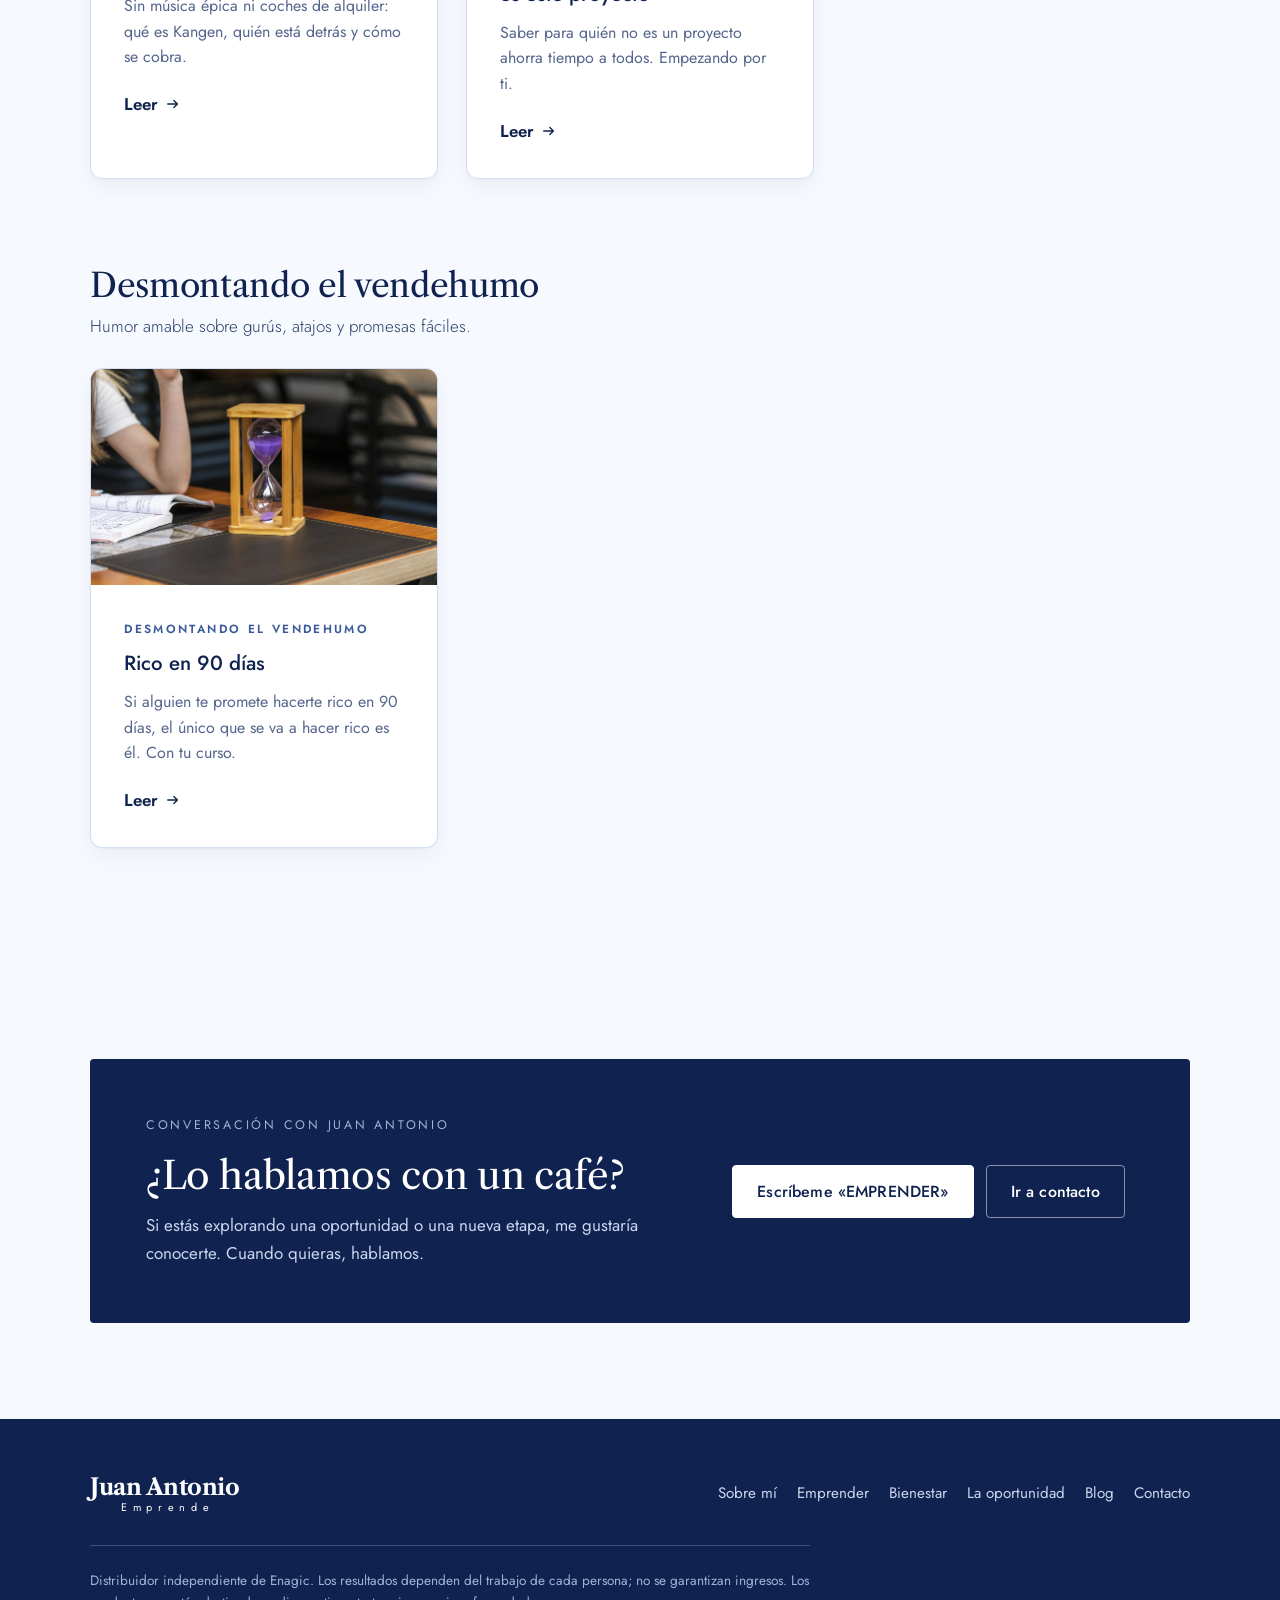
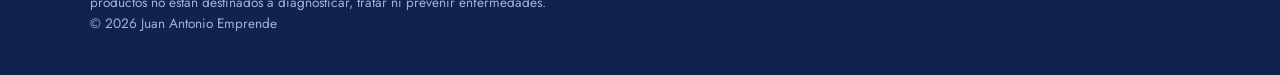
==== commit 5fa15a57: "Fotos de Magnific en los artículos del blog Cada artículo lleva una foto del banco de imágenes de Ma" ====
--- a/blog/index.html
+++ b/blog/index.html
@@ -52,9 +52,9 @@
         <p>Preguntas antes de empezar, cómo elegir un proyecto y errores comunes que se pueden evitar.</p>
       </div>
       <div class="bcards">
-        <article class="bcard">
+        <article class="bcard bcard--img">
           <a href="../blog/emprender-con-cabeza/esto-encaja-conmigo/">
-            <div class="bcard-body">
+            <div class="bcard-img"><img src="../assets/blog/esto-encaja-conmigo.jpg" alt="Hombre pensativo tomando notas en un cuaderno junto a un café" loading="lazy" width="1400" height="931"></div><div class="bcard-body">
               <span class="bcard-cat">Emprender con cabeza</span>
               <h3>¿Esto encaja conmigo?</h3>
               <p>Antes de preguntarte «¿cuánto se gana?», pregúntate «¿esto encaja conmigo?». Es la pregunta que de verdad importa.</p>
@@ -70,9 +70,9 @@
         <p>Hábitos, constancia y cómo gestionar las dudas mientras construyes algo propio.</p>
       </div>
       <div class="bcards">
-        <article class="bcard">
+        <article class="bcard bcard--img">
           <a href="../blog/desarrollo-personal/la-motivacion-dura-una-semana/">
-            <div class="bcard-body">
+            <div class="bcard-img"><img src="../assets/blog/la-motivacion-dura-una-semana.jpg" alt="Planificador semanal en una tablilla junto a una taza de café" loading="lazy" width="1400" height="933"></div><div class="bcard-body">
               <span class="bcard-cat">Desarrollo personal</span>
               <h3>La motivación dura una semana. Los hábitos, años</h3>
               <p>La motivación es como el gimnasio en enero: llena el primer día y medio vacía en febrero.</p>
@@ -88,9 +88,9 @@
         <p>Equilibrio entre trabajo y vida. Porque tu negocio no puede ir mejor que tú.</p>
       </div>
       <div class="bcards">
-        <article class="bcard">
+        <article class="bcard bcard--img">
           <a href="../blog/bienestar/tu-negocio-no-puede-ir-mejor-que-tu/">
-            <div class="bcard-body">
+            <div class="bcard-img"><img src="../assets/blog/tu-negocio-no-puede-ir-mejor-que-tu.jpg" alt="Hombre estirándose junto a un lago" loading="lazy" width="1400" height="933"></div><div class="bcard-body">
               <span class="bcard-cat">Bienestar</span>
               <h3>Tu negocio no puede ir mejor que tú</h3>
               <p>Emprender ilusiona, pero también cansa. Por eso el bienestar no es un extra: es parte del plan.</p>
@@ -106,9 +106,9 @@
         <p>Cómo funciona el proyecto con el que trabajo, para quién encaja y para quién no.</p>
       </div>
       <div class="bcards">
-        <article class="bcard">
+        <article class="bcard bcard--img">
           <a href="../blog/la-oportunidad/la-oportunidad-sin-humo/">
-            <div class="bcard-body">
+            <div class="bcard-img"><img src="../assets/blog/la-oportunidad-sin-humo.jpg" alt="Dos hombres sonrientes conversando con un café" loading="lazy" width="1400" height="933"></div><div class="bcard-body">
               <span class="bcard-cat">La oportunidad</span>
               <h3>La oportunidad, sin humo</h3>
               <p>Sin música épica ni coches de alquiler: qué es Kangen, quién está detrás y cómo se cobra.</p>
@@ -116,9 +116,9 @@
             </div>
           </a>
         </article>
-        <article class="bcard">
+        <article class="bcard bcard--img">
           <a href="../blog/la-oportunidad/para-quien-no-es-este-proyecto/">
-            <div class="bcard-body">
+            <div class="bcard-img"><img src="../assets/blog/para-quien-no-es-este-proyecto.jpg" alt="Poste indicador con flechas en varias direcciones en un parque" loading="lazy" width="1200" height="854"></div><div class="bcard-body">
               <span class="bcard-cat">La oportunidad</span>
               <h3>Para quién NO es este proyecto</h3>
               <p>Saber para quién no es un proyecto ahorra tiempo a todos. Empezando por ti.</p>
@@ -134,9 +134,9 @@
         <p>Humor amable sobre gurús, atajos y promesas fáciles.</p>
       </div>
       <div class="bcards">
-        <article class="bcard">
+        <article class="bcard bcard--img">
           <a href="../blog/vendehumo/rico-en-90-dias/">
-            <div class="bcard-body">
+            <div class="bcard-img"><img src="../assets/blog/rico-en-90-dias.jpg" alt="Reloj de arena de madera sobre una mesa" loading="lazy" width="1400" height="933"></div><div class="bcard-body">
               <span class="bcard-cat">Desmontando el vendehumo</span>
               <h3>Rico en 90 días</h3>
               <p>Si alguien te promete hacerte rico en 90 días, el único que se va a hacer rico es él. Con tu curso.</p>
--- a/assets/styles.css
+++ b/assets/styles.css
@@ -150,7 +150,7 @@
 .bcard:hover { box-shadow: 0 2px 4px rgba(16, 34, 80, .06), 0 14px 34px rgba(16, 34, 80, .10); transform: translateY(-2px); }
 .bcard > a { display: flex; flex-direction: column; height: 100%; text-decoration: none; color: inherit; }
 .bcard-img { aspect-ratio: 16 / 10; background: var(--sky-top); overflow: hidden; }
-.bcard-img img { width: 100%; height: 100%; object-fit: cover; object-position: center 20%; }
+.bcard-img img { width: 100%; height: 100%; object-fit: cover; object-position: center; }
 .bcard-body { display: grid; gap: 12px; align-content: start; padding: clamp(24px, 2.6vw, 34px); }
 .bcard-cat { font-size: .74rem; font-weight: 600; letter-spacing: .2em; text-transform: uppercase; color: #3a5a9a; }
 .bcard h3 { font-family: var(--sans); font-weight: 500; font-size: 1.28rem; line-height: 1.3; letter-spacing: 0; }
@@ -184,7 +184,7 @@
 .post { padding-block: clamp(40px, 6vw, 72px) 0; }
 .post-wrap { display: grid; gap: 36px; max-width: 820px; }
 .post-figure { margin: 0; border-radius: 12px; overflow: hidden; aspect-ratio: 16 / 9; background: var(--sky-top); }
-.post-figure img { width: 100%; height: 100%; object-fit: cover; object-position: center 45%; }
+.post-figure img { width: 100%; height: 100%; object-fit: cover; object-position: center; }
 .post-body { display: grid; gap: 20px; font-size: 1.12rem; line-height: 1.75; color: var(--navy-soft); max-width: 68ch; }
 .post-body > p:first-child { font-family: var(--serif); font-size: 1.45rem; line-height: 1.45; color: var(--navy); }
 .post-body h2 { font-size: 1.7rem; color: var(--navy); margin-top: 16px; }
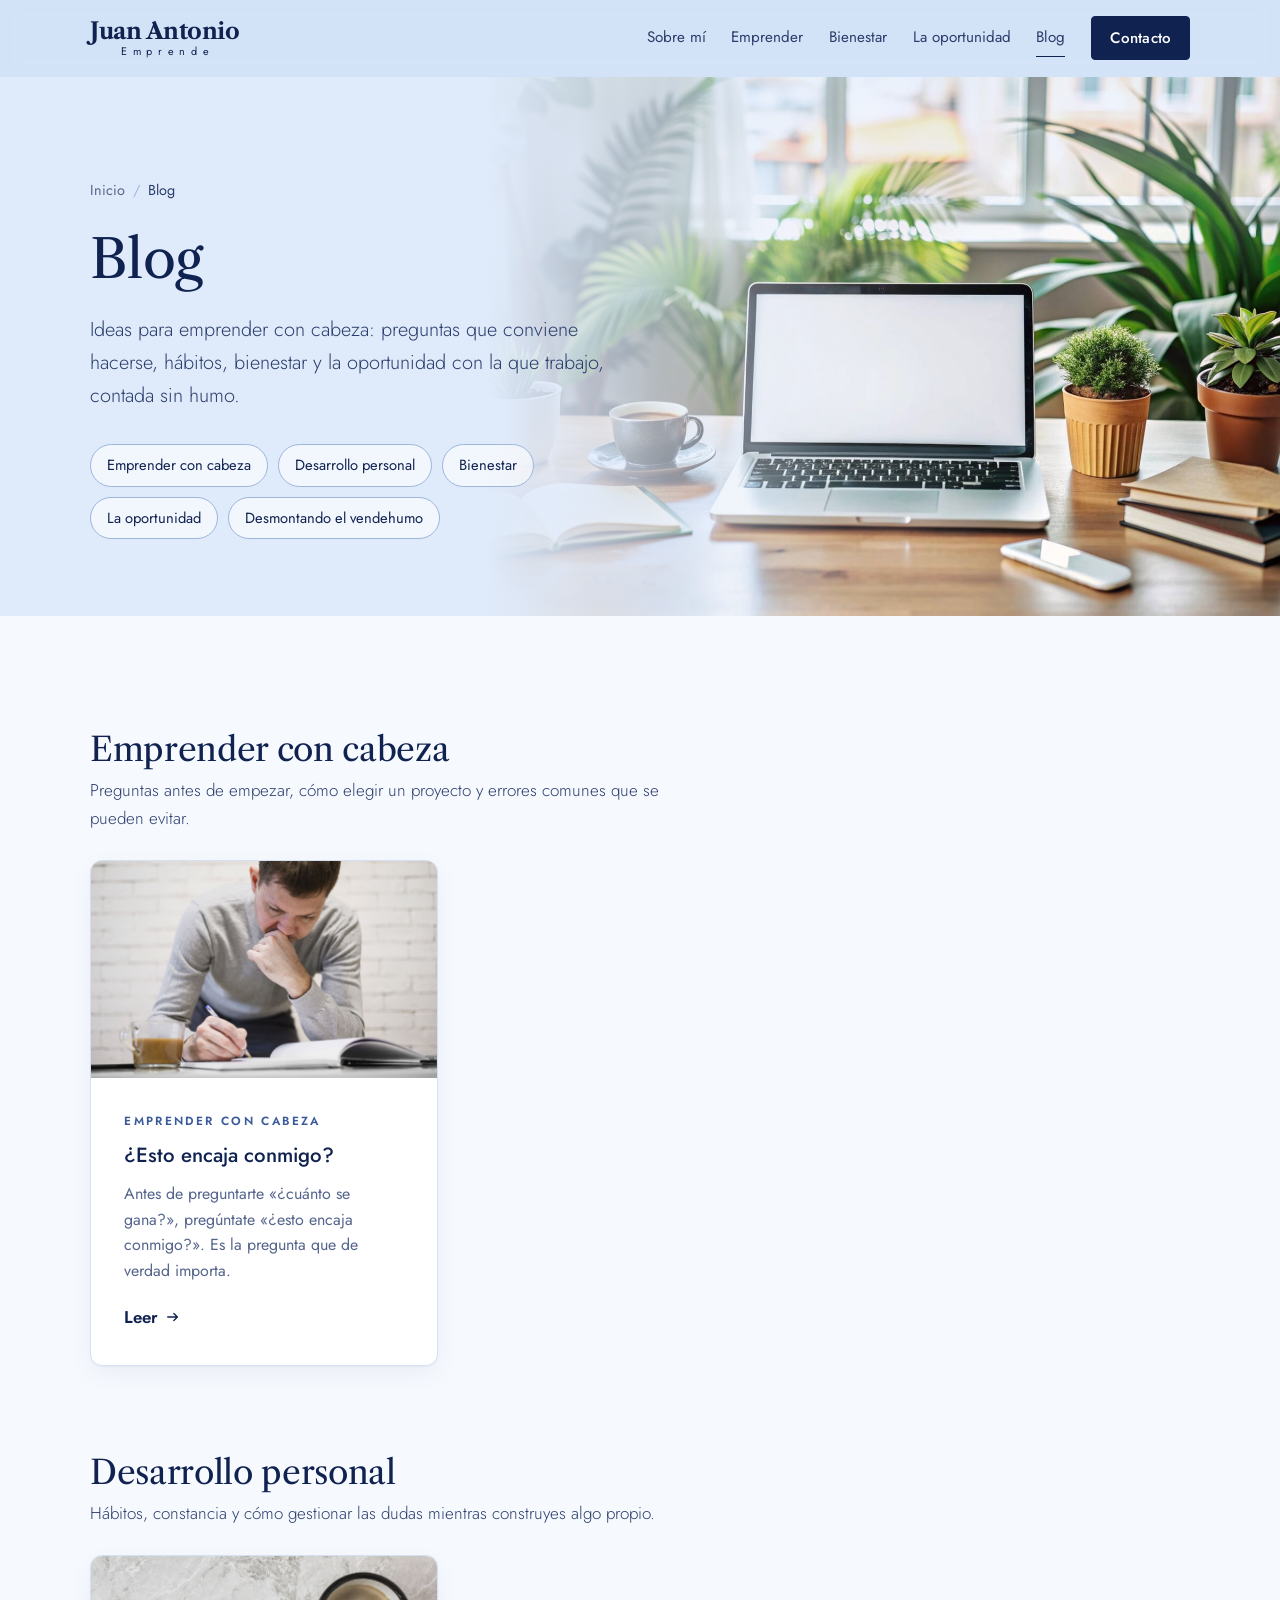
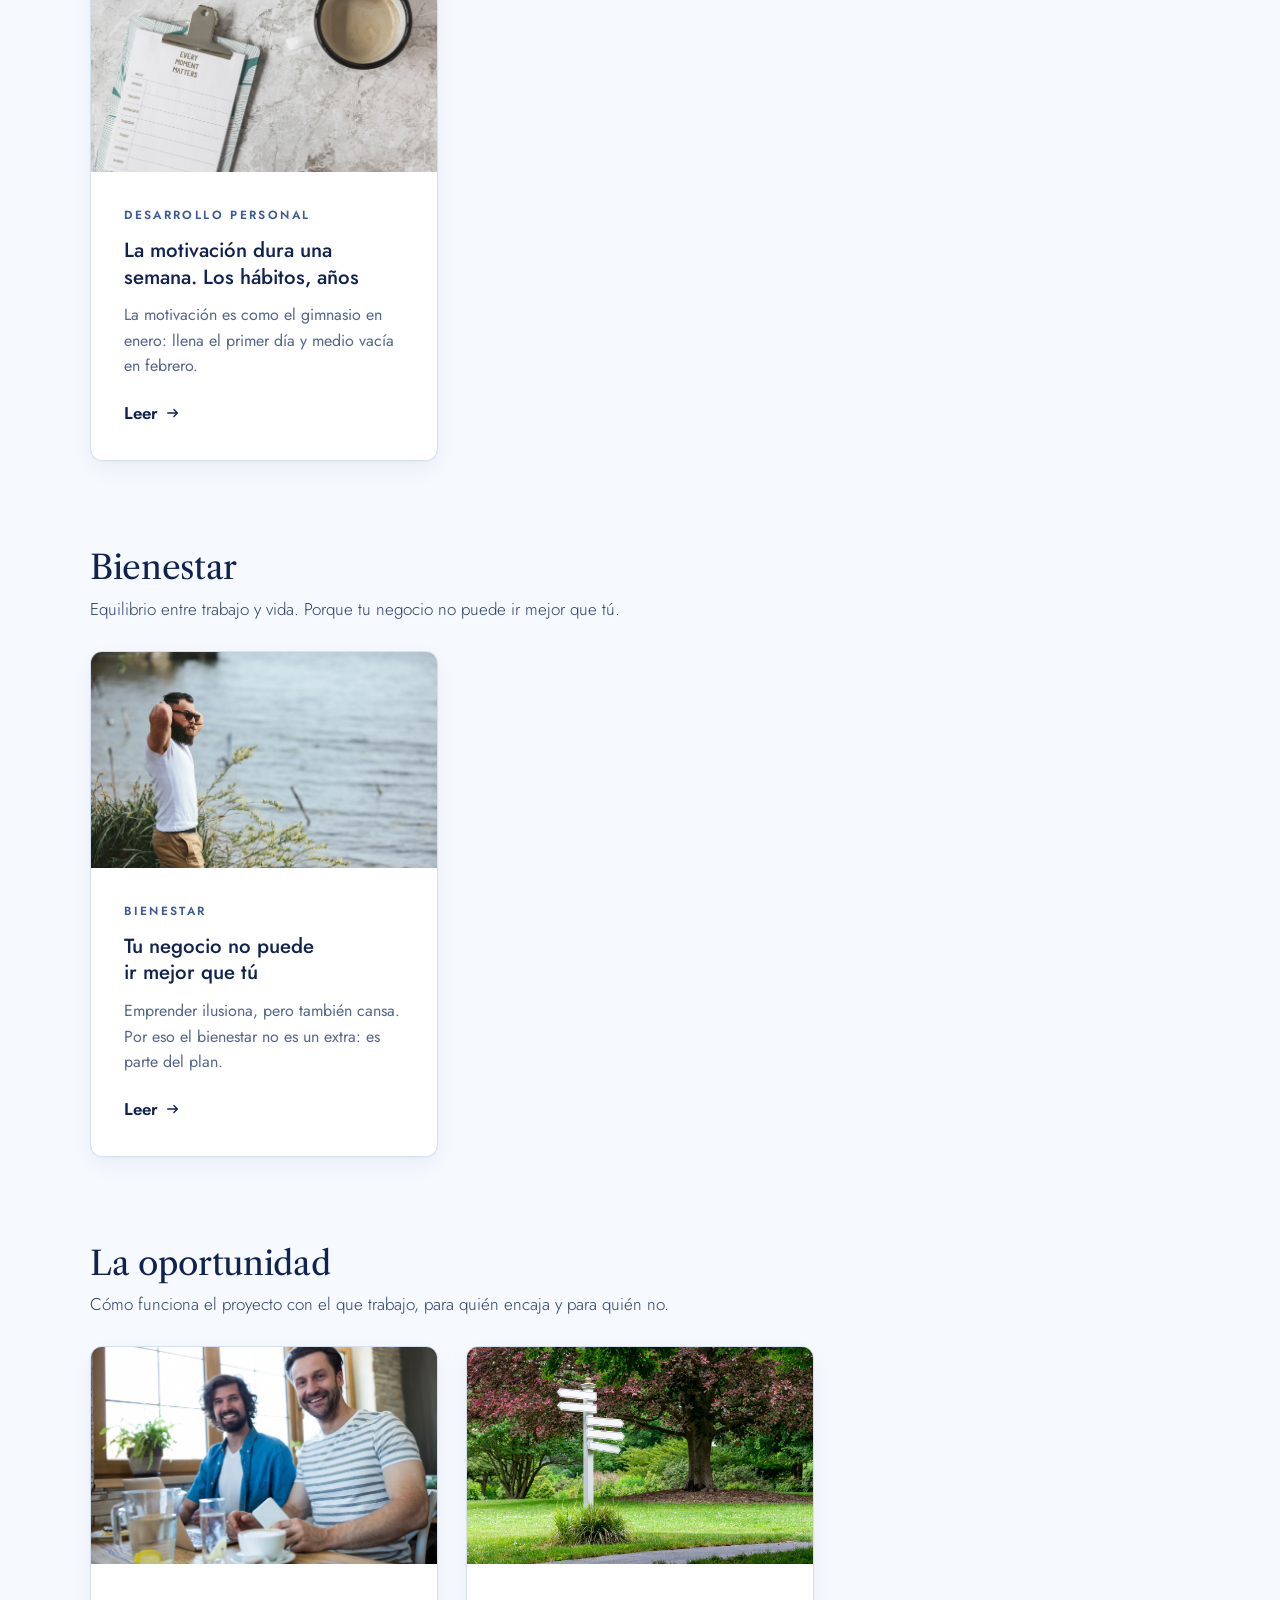
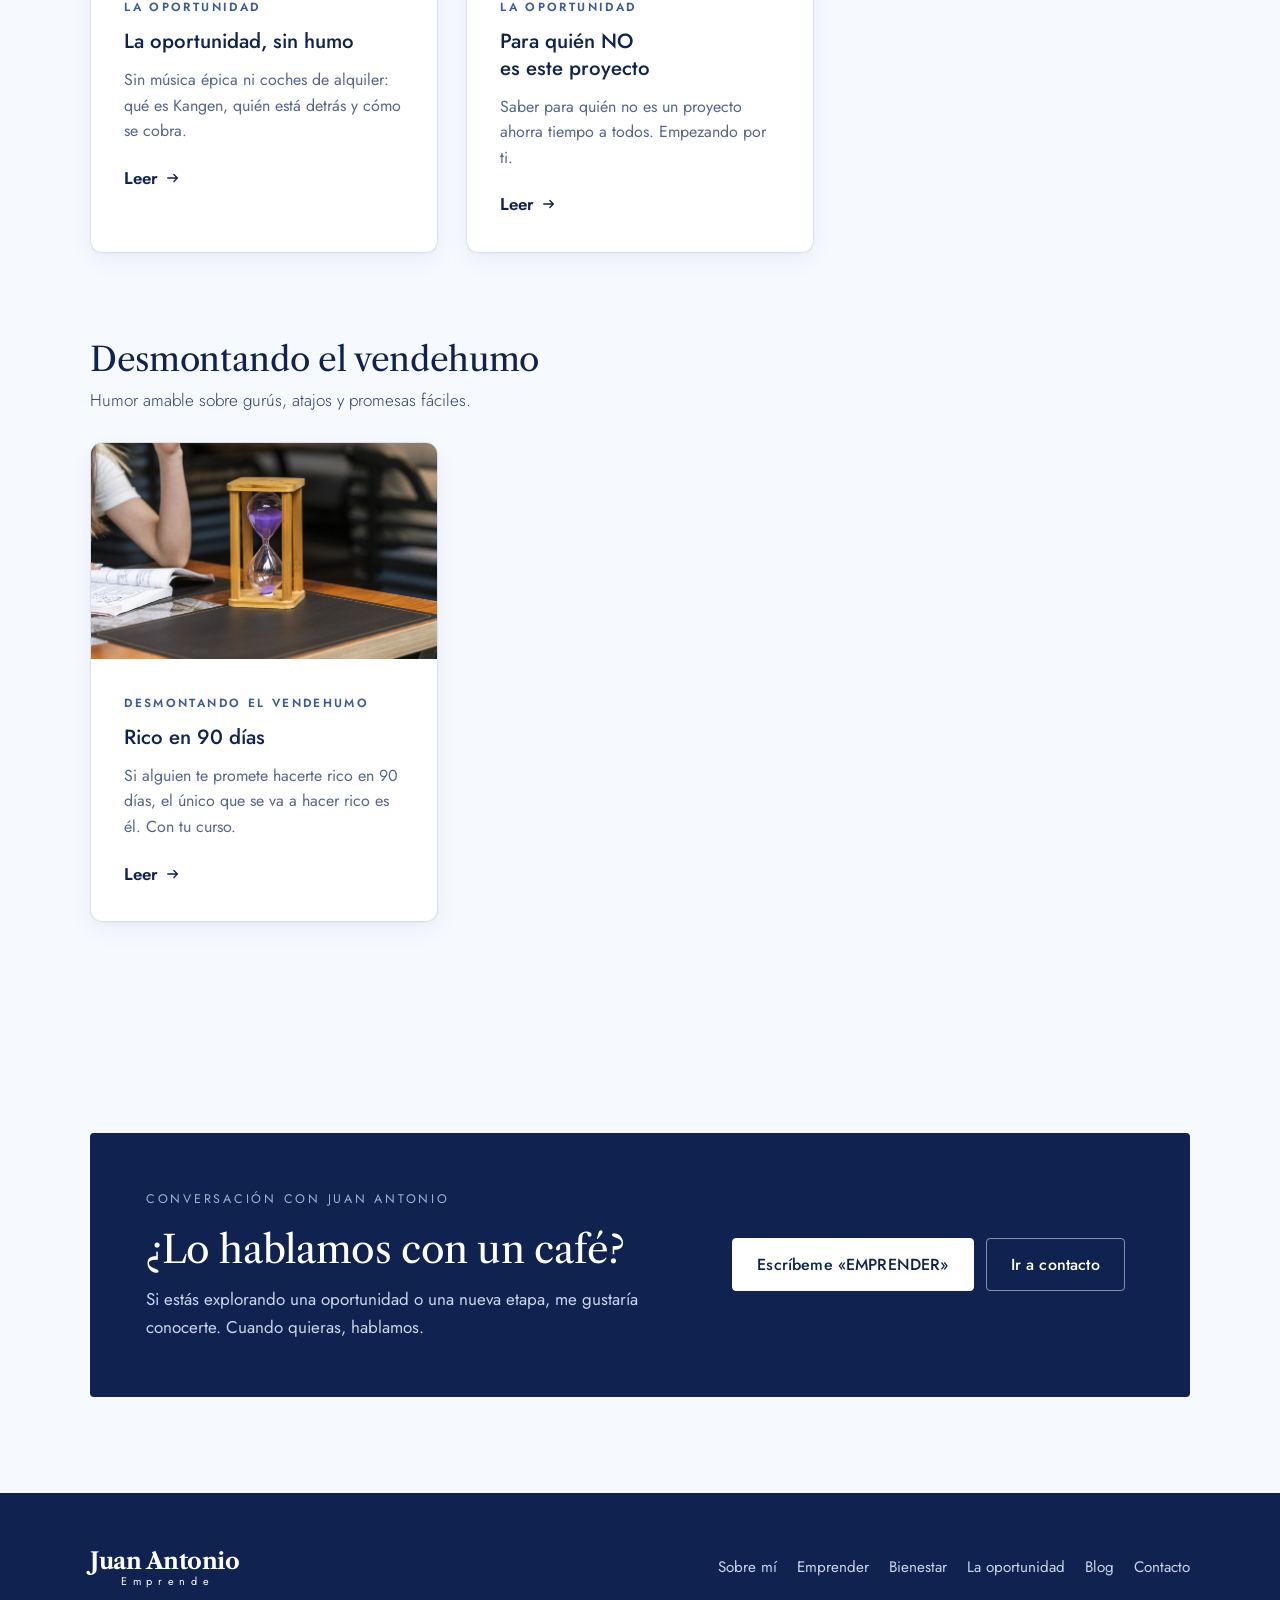
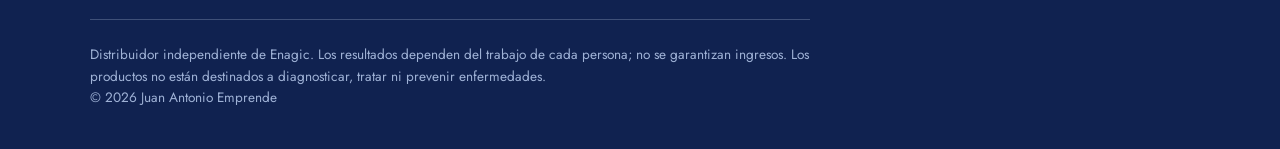
==== commit 746fc368: "Fotos de Magnific en las cabeceras interiores y en la portada - Cabeceras con foto en La oportunidad" ====
--- a/blog/index.html
+++ b/blog/index.html
@@ -36,7 +36,8 @@
 </header>
 
 <main>
-  <section class="page-hero">
+  <section class="page-hero page-hero--photo">
+    <img class="hero-photo-bg" src="../assets/photos/blog.jpg" alt="Escritorio luminoso con portátil, cuaderno y café" width="1800" height="1013" fetchpriority="high">
     <div class="wrap">
       <nav class="crumbs" aria-label="Migas de pan"><a href="../index.html">Inicio</a><span class="sep">/</span><span aria-current="page">Blog</span></nav>
       <h1>Blog</h1>
--- a/assets/styles.css
+++ b/assets/styles.css
@@ -183,8 +183,6 @@
 .post-hero h1 { max-width: 24ch; margin-top: 14px; }
 .post { padding-block: clamp(40px, 6vw, 72px) 0; }
 .post-wrap { display: grid; gap: 36px; max-width: 820px; }
-.post-figure { margin: 0; border-radius: 12px; overflow: hidden; aspect-ratio: 16 / 9; background: var(--sky-top); }
-.post-figure img { width: 100%; height: 100%; object-fit: cover; object-position: center; }
 .post-body { display: grid; gap: 20px; font-size: 1.12rem; line-height: 1.75; color: var(--navy-soft); max-width: 68ch; }
 .post-body > p:first-child { font-family: var(--serif); font-size: 1.45rem; line-height: 1.45; color: var(--navy); }
 .post-body h2 { font-size: 1.7rem; color: var(--navy); margin-top: 16px; }
@@ -311,3 +309,34 @@
   .fact:nth-child(odd) { border-right: 0; padding-right: 0; }
   .fact:nth-child(even) { padding-left: 0; }
 }
+
+/* ---------- Fotografía ---------- */
+/* Cabecera de páginas interiores: foto a la derecha que se funde con el azul cielo */
+.page-hero--photo { position: relative; overflow: hidden; isolation: isolate; display: flex; align-items: center; min-height: clamp(340px, 40vw, 520px); }
+.page-hero--photo > .wrap { position: relative; z-index: 1; }
+.hero-photo-bg { position: absolute; top: 0; right: 0; bottom: 0; z-index: -2; width: 62%; height: 100%; object-fit: cover; object-position: center; }
+.page-hero--photo::after {
+  content: ""; position: absolute; inset: 0; z-index: -1;
+  background:
+    linear-gradient(90deg, rgba(223, 234, 250, 1) 0%, rgba(223, 234, 250, 1) 38%, rgba(223, 234, 250, .7) 50%, rgba(223, 234, 250, .15) 66%, rgba(223, 234, 250, 0) 80%),
+    linear-gradient(180deg, rgba(204, 222, 246, .35) 0%, rgba(204, 222, 246, 0) 40%);
+}
+.post-hero.page-hero--photo { min-height: clamp(380px, 44vw, 560px); }
+@media (min-width: 761px) {
+  .page-hero--photo .wrap > :not(.crumbs) { max-width: min(560px, 46vw); }
+  .page-hero--photo h1 { font-size: clamp(2.2rem, 4.2vw, 3.5rem); }
+}
+
+/* Tres puertas de la portada */
+.door-img { width: 100%; height: auto; aspect-ratio: 3 / 2; object-fit: cover; border-radius: 10px; margin-bottom: 6px; background: var(--sky-top); }
+
+/* Bloque de la oportunidad en la portada */
+.opp-side { display: grid; gap: 0; }
+.opp-img { width: 100%; height: auto; aspect-ratio: 16 / 9; object-fit: cover; border-radius: 12px 12px 0 0; background: var(--sky-top); }
+.opp-side .opp-box { border-top: 0; border-radius: 0 0 12px 12px; }
+
+@media (max-width: 760px) {
+  .page-hero--photo { min-height: 0; }
+  .hero-photo-bg { width: 100%; }
+  .page-hero--photo::after { background: linear-gradient(180deg, rgba(223, 234, 250, .78) 0%, rgba(223, 234, 250, .9) 100%); }
+}
